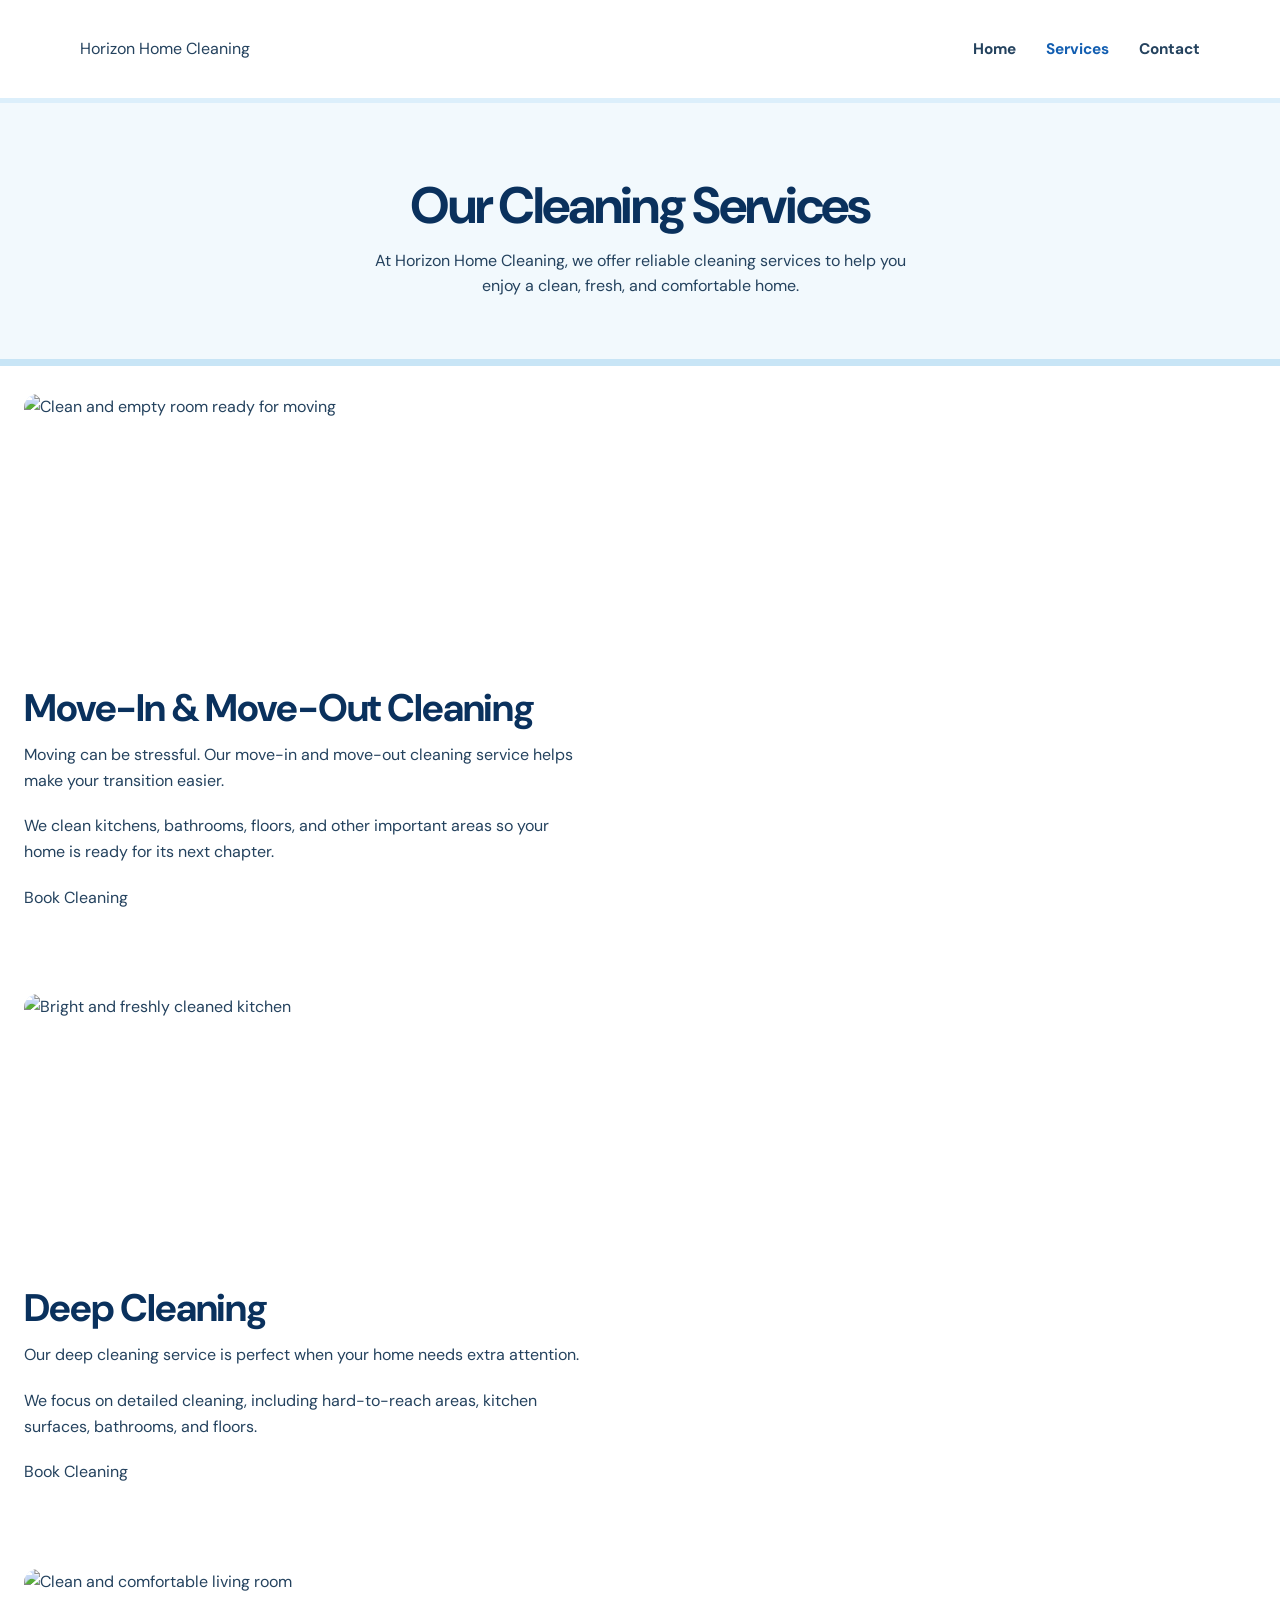
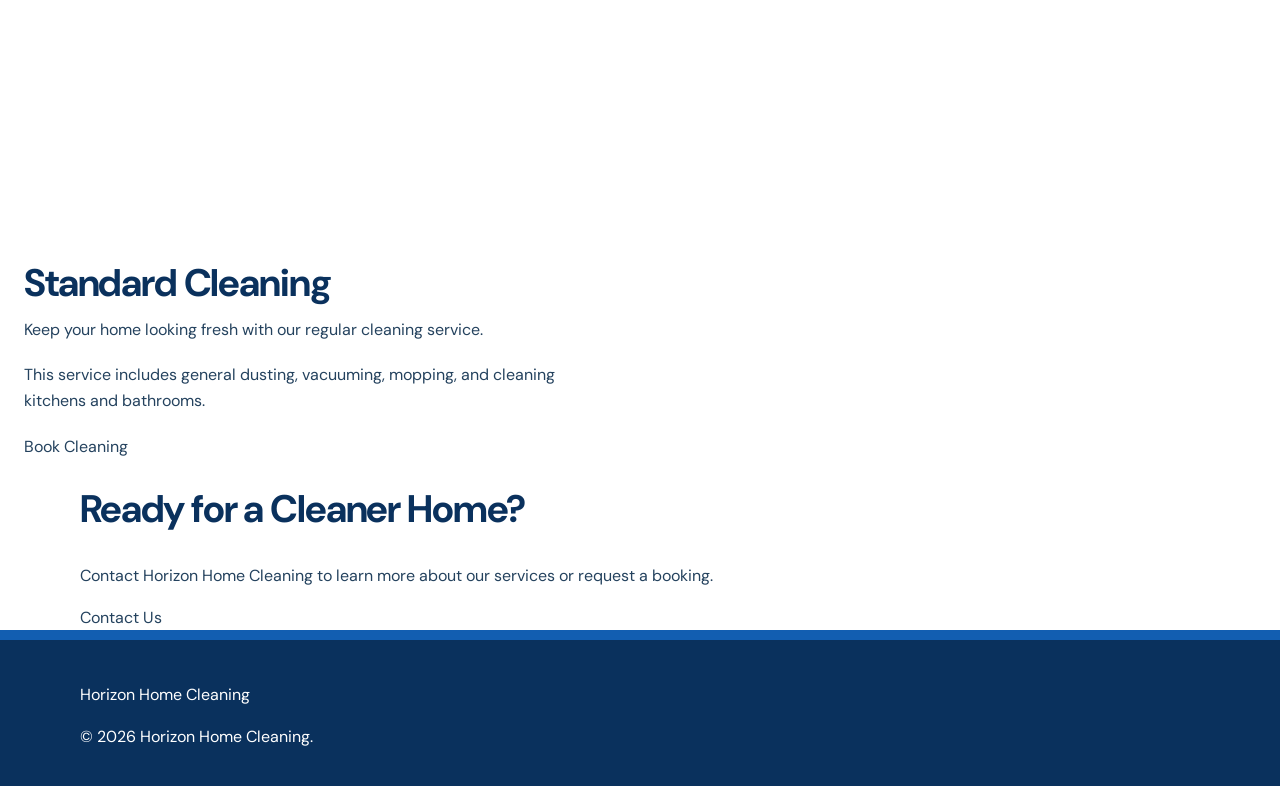
==== services.html @ d9285907 "Add Services html" ====
<!DOCTYPE html>
<html lang="en">
<head>
  <meta charset="UTF-8">
  <meta name="viewport" content="width=device-width, initial-scale=1.0">
  <title>Our Services | Horizon Home Cleaning</title>
  <link rel="stylesheet" href="style.css">
</head>

<body>

  <!-- Header -->
  <header class="site-header">
    <div class="container header-inner">
      <a href="index.html" class="logo">
        Horizon Home Cleaning
      </a>

      <button class="menu-toggle"
              type="button"
              aria-label="Open navigation"
              aria-expanded="false"
              aria-controls="main-nav">
        ☰
      </button>

      <nav id="main-nav" class="main-nav">
        <a href="index.html">Home</a>
        <a href="services.html" aria-current="page">Services</a>
        <a href="#contact">Contact</a>
      </nav>
    </div>
  </header>

  <main>

    <!-- Services Introduction -->
    <section class="services-intro">
      <div class="container">
        <h1>Our Cleaning Services</h1>
        <p>
          At Horizon Home Cleaning, we offer reliable
          cleaning services to help you enjoy a clean,
          fresh, and comfortable home.
        </p>
      </div>
    </section>

    <!-- Move Cleaning -->
    <section class="service-row">
      <div class="container service-content">

        <div class="service-image">
          <img
            src="images/move-cleaning.jpg"
            alt="Clean and empty room ready for moving">
        </div>

        <div class="service-text">
          <h2>Move-In & Move-Out Cleaning</h2>

          <p>
            Moving can be stressful. Our move-in and
            move-out cleaning service helps make your
            transition easier.
          </p>

          <p>
            We clean kitchens, bathrooms, floors,
            and other important areas so your home
            is ready for its next chapter.
          </p>

          <a href="#contact" class="btn">
            Book Cleaning
          </a>
        </div>

      </div>
    </section>

    <!-- Deep Cleaning -->
    <section class="service-row">
      <div class="container service-content reverse">

        <div class="service-image">
          <img
            src="images/deep-cleaning.jpg"
            alt="Bright and freshly cleaned kitchen">
        </div>

        <div class="service-text">
          <h2>Deep Cleaning</h2>

          <p>
            Our deep cleaning service is perfect
            when your home needs extra attention.
          </p>

          <p>
            We focus on detailed cleaning, including
            hard-to-reach areas, kitchen surfaces,
            bathrooms, and floors.
          </p>

          <a href="#contact" class="btn">
            Book Cleaning
          </a>
        </div>

      </div>
    </section>

    <!-- Standard Cleaning -->
    <section class="service-row">
      <div class="container service-content">

        <div class="service-image">
          <img
            src="images/standard-cleaning.jpg"
            alt="Clean and comfortable living room">
        </div>

        <div class="service-text">
          <h2>Standard Cleaning</h2>

          <p>
            Keep your home looking fresh with
            our regular cleaning service.
          </p>

          <p>
            This service includes general dusting,
            vacuuming, mopping, and cleaning
            kitchens and bathrooms.
          </p>

          <a href="#contact" class="btn">
            Book Cleaning
          </a>
        </div>

      </div>
    </section>

    <!-- Contact -->
    <section id="contact" class="contact-section">
      <div class="container">
        <h2>Ready for a Cleaner Home?</h2>

        <p>
          Contact Horizon Home Cleaning to learn
          more about our services or request a booking.
        </p>

        <a href="mailto:info@example.com" class="btn">
          Contact Us
        </a>
      </div>
    </section>

  </main>

  <!-- Footer -->
  <footer class="site-footer">
    <div class="container">
      <p>Horizon Home Cleaning</p>
      <p>&copy; 2026 Horizon Home Cleaning.</p>
    </div>
  </footer>

  <!-- Mobile Navigation -->
  <script>
    const menuButton = document.querySelector(".menu-toggle");
    const navigation = document.querySelector(".main-nav");

    menuButton.addEventListener("click", function () {
      const isOpen = navigation.classList.toggle("open");

      menuButton.setAttribute("aria-expanded", isOpen);
      menuButton.textContent = isOpen ? "✕" : "☰";
    });
  </script>

</body>
</html>
---- style.css ----
@import url('https://fonts.googleapis.com/css2?family=DM+Sans:wght@400;500;600;700;800&display=swap');

:root {
    --navy: #0a315d;
    --blue: #125eb1;
    --sky: #dceffb;
    --pale: #f2f9fd;
    --yellow: #ffe35a;
    --green: #5eac89;
    --text: #24425e;
    --white: #fff
}

* {
    box-sizing: border-box
}

html {
    scroll-behavior: smooth
}

body {
    margin: 0;
    font-family: 'DM Sans', Arial, sans-serif;
    color: var(--text);
    line-height: 1.6
}

a {
    color: inherit;
    text-decoration: none
}

img {
    display: block;
    max-width: 100%
}

h1,
h2,
h3,
p {
    margin-top: 0
}

h1,
h2,
h3 {
    color: var(--navy);
    line-height: 1.15
}

h1 {
    font-size: clamp(2.4rem, 4.3vw, 4.1rem);
    letter-spacing: -.045em
}

h2 {
    font-size: clamp(1.8rem, 3vw, 2.6rem);
    letter-spacing: -.03em
}

h3 {
    font-size: 1.2rem
}

.container {
    width: min(1120px, calc(100% - 48px));
    margin: 0 auto
}

.site-header {
    background: var(--white);
    border-bottom: 5px solid var(--sky);
    position: relative;
    z-index: 10
}

.header-inner {
    height: 98px;
    display: flex;
    align-items: center;
    justify-content: space-between;
    gap: 20px
}

.logo img {
    width: 153px;
    height: 87px;
    object-fit: contain
}

.main-nav {
    display: flex;
    gap: 30px;
    align-items: center
}

.main-nav a {
    font-weight: 700;
    font-size: .96rem
}

.main-nav a:hover,
.main-nav a[aria-current] {
    color: var(--blue)
}

.menu-toggle {
    display: none
}

.button {
    display: inline-flex;
    align-items: center;
    justify-content: center;
    gap: 12px;
    background: var(--navy);
    border: 2px solid var(--navy);
    border-radius: 6px;
    color: white;
    font: 700 1rem 'DM Sans', sans-serif;
    padding: 13px 26px;
    transition: .2s
}

.button:hover {
    background: var(--blue);
    border-color: var(--blue)
}

.button:focus-visible,
.menu-toggle:focus-visible,
a:focus-visible {
    outline: 3px solid #ecba13;
    outline-offset: 3px
}

.button-small {
    padding: 9px 18px;
    font-size: .88rem
}

.eyebrow,
.service-label {
    color: var(--blue);
    font-weight: 800;
    letter-spacing: .13em;
    font-size: .72rem
}

.home-hero {
    background: linear-gradient(120deg, var(--pale), #e6f3fc);
    border-bottom: 7px solid #c8e5f6
}

.hero-grid {
    display: grid;
    grid-template-columns: 1.05fr .95fr;
    gap: 54px;
    align-items: center;
    min-height: 460px;
    padding-top: 42px;
    padding-bottom: 42px
}

.hero-content h1 span {
    color: var(--blue)
}

.hero-description {
    max-width: 430px;
    font-size: 1.1rem;
    margin-bottom: 26px
}

.hero-image {
    width: 100%;
    height: 320px;
    object-fit: cover;
    border-radius: 18px;
    box-shadow: 0 20px 40px #0a315d1b
}

.section {
    padding: 72px 0
}

.section-title {
    text-align: center;
    margin-bottom: 35px
}

.section-title h2 {
    margin-bottom: 0
}

.services-home {
    background: #eaf5fc
}

.home-cards {
    display: grid;
    grid-template-columns: repeat(3, 1fr);
    gap: 26px
}

.home-card {
    background: white;
    border: 1px solid #d7e8f5;
    border-radius: 12px;
    overflow: hidden;
    box-shadow: 0 8px 22px #0a315d0c;
    display: flex;
    flex-direction: column
}

.home-card img {
    width: 100%;
    height: 185px;
    object-fit: cover
}

.home-card-body {
    padding: 22px;
    display: flex;
    flex-direction: column;
    align-items: flex-start;
    flex: 1
}

.home-card-body h3 {
    margin-bottom: 9px
}

.home-card-body p {
    flex: 1;
    margin-bottom: 20px
}

.why {
    background: white
}

.why-grid {
    display: grid;
    grid-template-columns: repeat(3, 1fr);
    gap: 30px;
    text-align: center
}

.why-grid article {
    padding: 10px
}

.why-icon {
    width: 72px;
    height: 72px;
    border-radius: 16px;
    background: var(--sky);
    color: var(--blue);
    font-size: 2.2rem;
    font-weight: 700;
    display: grid;
    place-items: center;
    margin: 0 auto 18px
}

.why-grid article:nth-child(2) .why-icon {
    background: #e5f3eb;
    color: #397f63
}

.why-grid article:nth-child(3) .why-icon {
    background: #fff5ce;
    color: #a77e04
}

.why-grid h3 {
    margin-bottom: 9px
}

.why-grid p {
    max-width: 265px;
    margin: auto
}

.site-footer {
    background: var(--navy);
    color: white;
    border-top: 10px solid var(--blue);
    padding: 42px 0 20px
}

.site-footer h2 {
    color: white;
    font-size: 1.4rem
}

.footer-inner {
    display: flex;
    justify-content: space-between;
    align-items: start;
    gap: 40px
}

.footer-inner>div {
    max-width: 430px
}

.footer-inner nav {
    display: flex;
    gap: 23px;
    flex-wrap: wrap;
    font-weight: 600
}

.footer-inner a:hover {
    text-decoration: underline
}

.placeholder {
    font-size: .82rem;
    opacity: .78
}

.footer-bottom {
    margin-top: 28px;
    padding-top: 15px;
    border-top: 1px solid #ffffff38;
    font-size: .77rem;
    opacity: .8
}

.services-intro {
    background: var(--pale);
    text-align: center;
    padding: 74px 0 60px;
    border-bottom: 7px solid #c8e5f6
}

.services-intro h1 {
    font-size: clamp(2.2rem, 4vw, 3.2rem);
    margin-bottom: 12px
}

.services-intro p:last-child {
    margin: 0 auto;
    max-width: 560px
}

.service-list {
    background: white
}

.service-row {
    display: grid;
    grid-template-columns: 1fr 1fr;
    gap: 58px;
    align-items: center;
    min-height: 315px;
    padding: 28px 0;
    scroll-margin-top: 18px
}

.service-row+.service-row {
    margin-top: 28px
}

.service-row img {
    width: 100%;
    height: 280px;
    object-fit: cover;
    border-radius: 14px
}

.service-row .service-info {
    max-width: 430px
}

.service-row h2 {
    margin: 12px 0
}

.service-row p {
    margin-bottom: 20px
}

.service-row.deep img {
    order: 2
}

.service-row.deep .service-info {
    order: 1
}

.service-row.standard img {
    order: 1
}

.service-row.standard .service-info {
    order: 2
}

@media(max-width:760px) {
    .container {
        width: calc(100% - 32px)
    }

    .header-inner {
        height: 76px
    }

    .logo img {
        width: 110px;
        height: 66px
    }

    .menu-toggle {
        display: flex;
        width: 46px;
        height: 46px;
        border: 0;
        background: transparent;
        cursor: pointer;
        align-items: center;
        justify-content: center;
        flex-direction: column;
        gap: 5px
    }

    .menu-toggle span {
        width: 25px;
        height: 3px;
        background: var(--navy);
        border-radius: 3px
    }

    .main-nav {
        display: none;
        position: absolute;
        top: 100%;
        left: 0;
        right: 0;
        flex-direction: column;
        align-items: stretch;
        gap: 0;
        background: white;
        box-shadow: 0 14px 20px #092b4a29;
        padding: 8px 22px 16px
    }

    .main-nav.is-open {
        display: flex
    }

    .main-nav a {
        padding: 12px 4px;
        border-bottom: 1px solid #e1edf5
    }

    .hero-grid {
        display: flex;
        flex-direction: column;
        gap: 22px;
        padding: 32px 0
    }

    .hero-content {
        width: 100%
    }

    .hero-content h1 {
        font-size: clamp(2rem, 8vw, 3rem)
    }

    .hero-description {
        font-size: 1rem
    }

    .hero-image {
        height: 180px;
        order: 2
    }

    .section {
        padding: 48px 0
    }

    .section-title {
        text-align: left;
        margin-bottom: 24px
    }

    .home-cards {
        grid-template-columns: 1fr;
        gap: 16px
    }

    .home-card {
        display: grid;
        grid-template-columns: 100px 1fr;
        min-height: 130px
    }

    .home-card img {
        width: 100%;
        height: 100%;
        min-height: 150px
    }

    .home-card-body {
        padding: 15px
    }

    .home-card-body h3 {
        font-size: 1rem;
        margin-bottom: 5px
    }

    .home-card-body p {
        font-size: .88rem;
        margin-bottom: 8px
    }

    .button-small {
        font-size: .8rem;
        padding: 7px 13px
    }

    .why-grid {
        grid-template-columns: 1fr;
        text-align: left;
        gap: 12px
    }

    .why-grid article {
        display: grid;
        grid-template-columns: 56px 1fr;
        column-gap: 16px;
        align-items: center;
        padding: 6px 0
    }

    .why-icon {
        grid-row: span 2;
        width: 55px;
        height: 55px;
        font-size: 1.6rem;
        margin: 0
    }

    .why-grid h3 {
        margin: 0 0 4px
    }

    .why-grid p {
        max-width: none;
        margin: 0
    }

    .footer-inner {
        display: block
    }

    .footer-inner nav {
        margin-top: 25px;
        gap: 15px
    }

    .services-intro {
        padding: 45px 0 38px
    }

    .service-list {
        padding: 34px 0
    }

    .service-list>.container {
        display: flex;
        flex-direction: column
    }

    .service-row {
        display: grid;
        grid-template-columns: 105px 1fr;
        gap: 15px;
        min-height: 0;
        padding: 18px 0;
        border-bottom: 1px solid #d8e9f5
    }

    .service-row.standard {
        order: 1
    }

    .service-row.deep {
        order: 2
    }

    .service-row.move {
        order: 3
    }

    .service-row+.service-row {
        margin-top: 0
    }

    .service-row img,
    .service-row.deep img,
    .service-row.standard img {
        order: 0;
        width: 105px;
        height: 115px;
        border-radius: 9px
    }

    .service-row .service-info,
    .service-row.deep .service-info,
    .service-row.standard .service-info {
        order: 0
    }

    .service-row h2 {
        font-size: 1.2rem;
        margin: 5px 0
    }

    .service-row p {
        font-size: .84rem;
        line-height: 1.45;
        margin-bottom: 10px
    }

    .service-label {
        font-size: .6rem;
        letter-spacing: .06em
    }
}

@media(max-width:380px) {
    .home-card {
        grid-template-columns: 90px 1fr
    }

    .service-row {
        grid-template-columns: 90px 1fr
    }

    .service-row img,
    .service-row.deep img,
    .service-row.standard img {
        width: 90px;
        height: 110px
    }

    .footer-inner nav {
        gap: 10px
    }
}
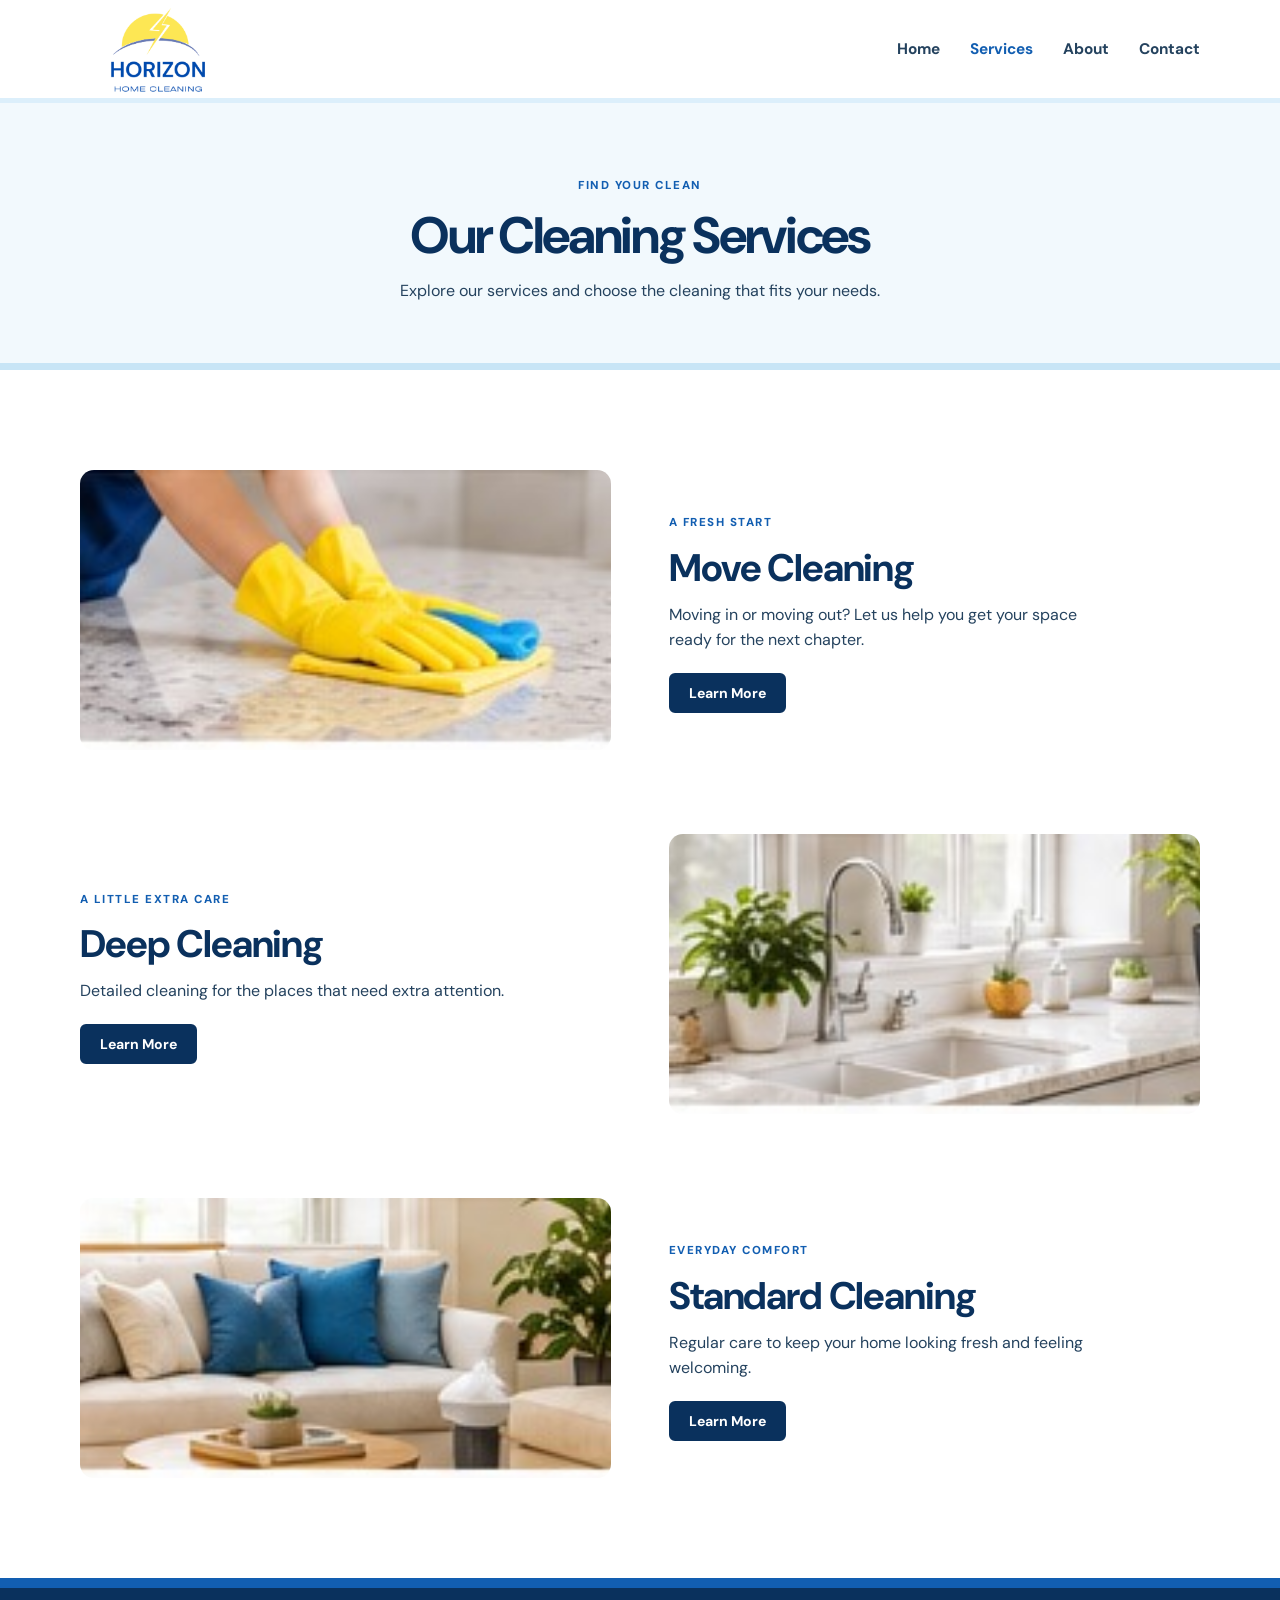
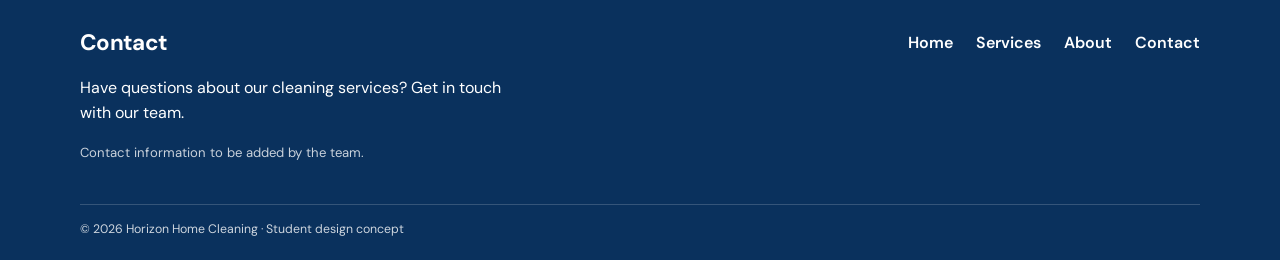
==== commit d929da54: "updat" ====
--- a/services.html
+++ b/services.html
@@ -1,187 +1,75 @@
+<!doctype html>
+<html lang="en">
 
-<!DOCTYPE html>
-<html lang="en">
 <head>
-  <meta charset="UTF-8">
-  <meta name="viewport" content="width=device-width, initial-scale=1.0">
-  <title>Our Services | Horizon Home Cleaning</title>
-  <link rel="stylesheet" href="style.css">
+    <meta charset="UTF-8">
+    <meta name="viewport" content="width=device-width, initial-scale=1">
+    <meta name="description" content="Horizon Home Cleaning student website concept">
+    <title>Services | Horizon Home Cleaning</title>
+    <link rel="stylesheet" href="style.css">
+    <script src="script.js" defer></script>
 </head>
 
 <body>
+    <header class="site-header">
+        <div class="container header-inner"><a class="logo" href="index.html"
+                aria-label="Horizon Home Cleaning home"><img src="images/logo.png"
+                    alt="Horizon Home Cleaning"></a><button class="menu-toggle" type="button"
+                aria-label="Open navigation menu" aria-controls="main-nav"
+                aria-expanded="false"><span></span><span></span><span></span></button>
+            <nav id="main-nav" class="main-nav" aria-label="Main navigation"><a href="index.html">Home</a><a
+                    href="services.html" aria-current="page">Services</a><a href="index.html#about">About</a><a
+                    href="#contact">Contact</a></nav>
+        </div>
+    </header>
+    <main>
+        <section class="services-intro">
+            <div class="container">
+                <p class="eyebrow">FIND YOUR CLEAN</p>
+                <h1>Our Cleaning Services</h1>
+                <p>Explore our services and choose the cleaning that fits your needs.</p>
+            </div>
+        </section>
+        <section class="service-list section">
+            <div class="container">
+                <article class="service-row move" id="move"><img src="images/move.jpg"
+                        alt="Professional cleaner preparing a kitchen">
+                    <div class="service-info"><span class="service-label">A FRESH START</span>
+                        <h2>Move Cleaning</h2>
+                        <p>Moving in or moving out? Let us help you get your space ready for the next chapter.</p><a
+                            class="button button-small" href="#contact">Learn More</a>
+                    </div>
+                </article>
+                <article class="service-row deep" id="deep"><img src="images/deep.jpg" alt="Freshly cleaned kitchen">
+                    <div class="service-info"><span class="service-label">A LITTLE EXTRA CARE</span>
+                        <h2>Deep Cleaning</h2>
+                        <p>Detailed cleaning for the places that need extra attention.</p><a class="button button-small"
+                            href="#contact">Learn More</a>
+                    </div>
+                </article>
+                <article class="service-row standard" id="standard"><img src="images/standard.jpg"
+                        alt="Comfortable tidy living room">
+                    <div class="service-info"><span class="service-label">EVERYDAY COMFORT</span>
+                        <h2>Standard Cleaning</h2>
+                        <p>Regular care to keep your home looking fresh and feeling welcoming.</p><a
+                            class="button button-small" href="#contact">Learn More</a>
+                    </div>
+                </article>
+            </div>
+        </section>
+    </main>
+    <footer class="site-footer" id="contact">
+        <div class="container footer-inner">
+            <div>
+                <h2>Contact</h2>
+                <p>Have questions about our cleaning services? Get in touch with our team.</p>
+                <p class="placeholder">Contact information to be added by the team.</p>
+            </div>
+            <nav aria-label="Footer navigation"><a href="index.html">Home</a><a href="services.html">Services</a><a
+                    href="index.html#about">About</a><a href="#contact">Contact</a></nav>
+        </div>
+        <div class="container footer-bottom">© 2026 Horizon Home Cleaning · Student design concept</div>
+    </footer>
+</body>
 
-  <!-- Header -->
-  <header class="site-header">
-    <div class="container header-inner">
-      <a href="index.html" class="logo">
-        Horizon Home Cleaning
-      </a>
-
-      <button class="menu-toggle"
-              type="button"
-              aria-label="Open navigation"
-              aria-expanded="false"
-              aria-controls="main-nav">
-        ☰
-      </button>
-
-      <nav id="main-nav" class="main-nav">
-        <a href="index.html">Home</a>
-        <a href="services.html" aria-current="page">Services</a>
-        <a href="#contact">Contact</a>
-      </nav>
-    </div>
-  </header>
-
-  <main>
-
-    <!-- Services Introduction -->
-    <section class="services-intro">
-      <div class="container">
-        <h1>Our Cleaning Services</h1>
-        <p>
-          At Horizon Home Cleaning, we offer reliable
-          cleaning services to help you enjoy a clean,
-          fresh, and comfortable home.
-        </p>
-      </div>
-    </section>
-
-    <!-- Move Cleaning -->
-    <section class="service-row">
-      <div class="container service-content">
-
-        <div class="service-image">
-          <img
-            src="images/move-cleaning.jpg"
-            alt="Clean and empty room ready for moving">
-        </div>
-
-        <div class="service-text">
-          <h2>Move-In & Move-Out Cleaning</h2>
-
-          <p>
-            Moving can be stressful. Our move-in and
-            move-out cleaning service helps make your
-            transition easier.
-          </p>
-
-          <p>
-            We clean kitchens, bathrooms, floors,
-            and other important areas so your home
-            is ready for its next chapter.
-          </p>
-
-          <a href="#contact" class="btn">
-            Book Cleaning
-          </a>
-        </div>
-
-      </div>
-    </section>
-
-    <!-- Deep Cleaning -->
-    <section class="service-row">
-      <div class="container service-content reverse">
-
-        <div class="service-image">
-          <img
-            src="images/deep-cleaning.jpg"
-            alt="Bright and freshly cleaned kitchen">
-        </div>
-
-        <div class="service-text">
-          <h2>Deep Cleaning</h2>
-
-          <p>
-            Our deep cleaning service is perfect
-            when your home needs extra attention.
-          </p>
-
-          <p>
-            We focus on detailed cleaning, including
-            hard-to-reach areas, kitchen surfaces,
-            bathrooms, and floors.
-          </p>
-
-          <a href="#contact" class="btn">
-            Book Cleaning
-          </a>
-        </div>
-
-      </div>
-    </section>
-
-    <!-- Standard Cleaning -->
-    <section class="service-row">
-      <div class="container service-content">
-
-        <div class="service-image">
-          <img
-            src="images/standard-cleaning.jpg"
-            alt="Clean and comfortable living room">
-        </div>
-
-        <div class="service-text">
-          <h2>Standard Cleaning</h2>
-
-          <p>
-            Keep your home looking fresh with
-            our regular cleaning service.
-          </p>
-
-          <p>
-            This service includes general dusting,
-            vacuuming, mopping, and cleaning
-            kitchens and bathrooms.
-          </p>
-
-          <a href="#contact" class="btn">
-            Book Cleaning
-          </a>
-        </div>
-
-      </div>
-    </section>
-
-    <!-- Contact -->
-    <section id="contact" class="contact-section">
-      <div class="container">
-        <h2>Ready for a Cleaner Home?</h2>
-
-        <p>
-          Contact Horizon Home Cleaning to learn
-          more about our services or request a booking.
-        </p>
-
-        <a href="mailto:info@example.com" class="btn">
-          Contact Us
-        </a>
-      </div>
-    </section>
-
-  </main>
-
-  <!-- Footer -->
-  <footer class="site-footer">
-    <div class="container">
-      <p>Horizon Home Cleaning</p>
-      <p>&copy; 2026 Horizon Home Cleaning.</p>
-    </div>
-  </footer>
-
-  <!-- Mobile Navigation -->
-  <script>
-    const menuButton = document.querySelector(".menu-toggle");
-    const navigation = document.querySelector(".main-nav");
-
-    menuButton.addEventListener("click", function () {
-      const isOpen = navigation.classList.toggle("open");
-
-      menuButton.setAttribute("aria-expanded", isOpen);
-      menuButton.textContent = isOpen ? "✕" : "☰";
-    });
-  </script>
-
-</body>
-</html>
+</html>
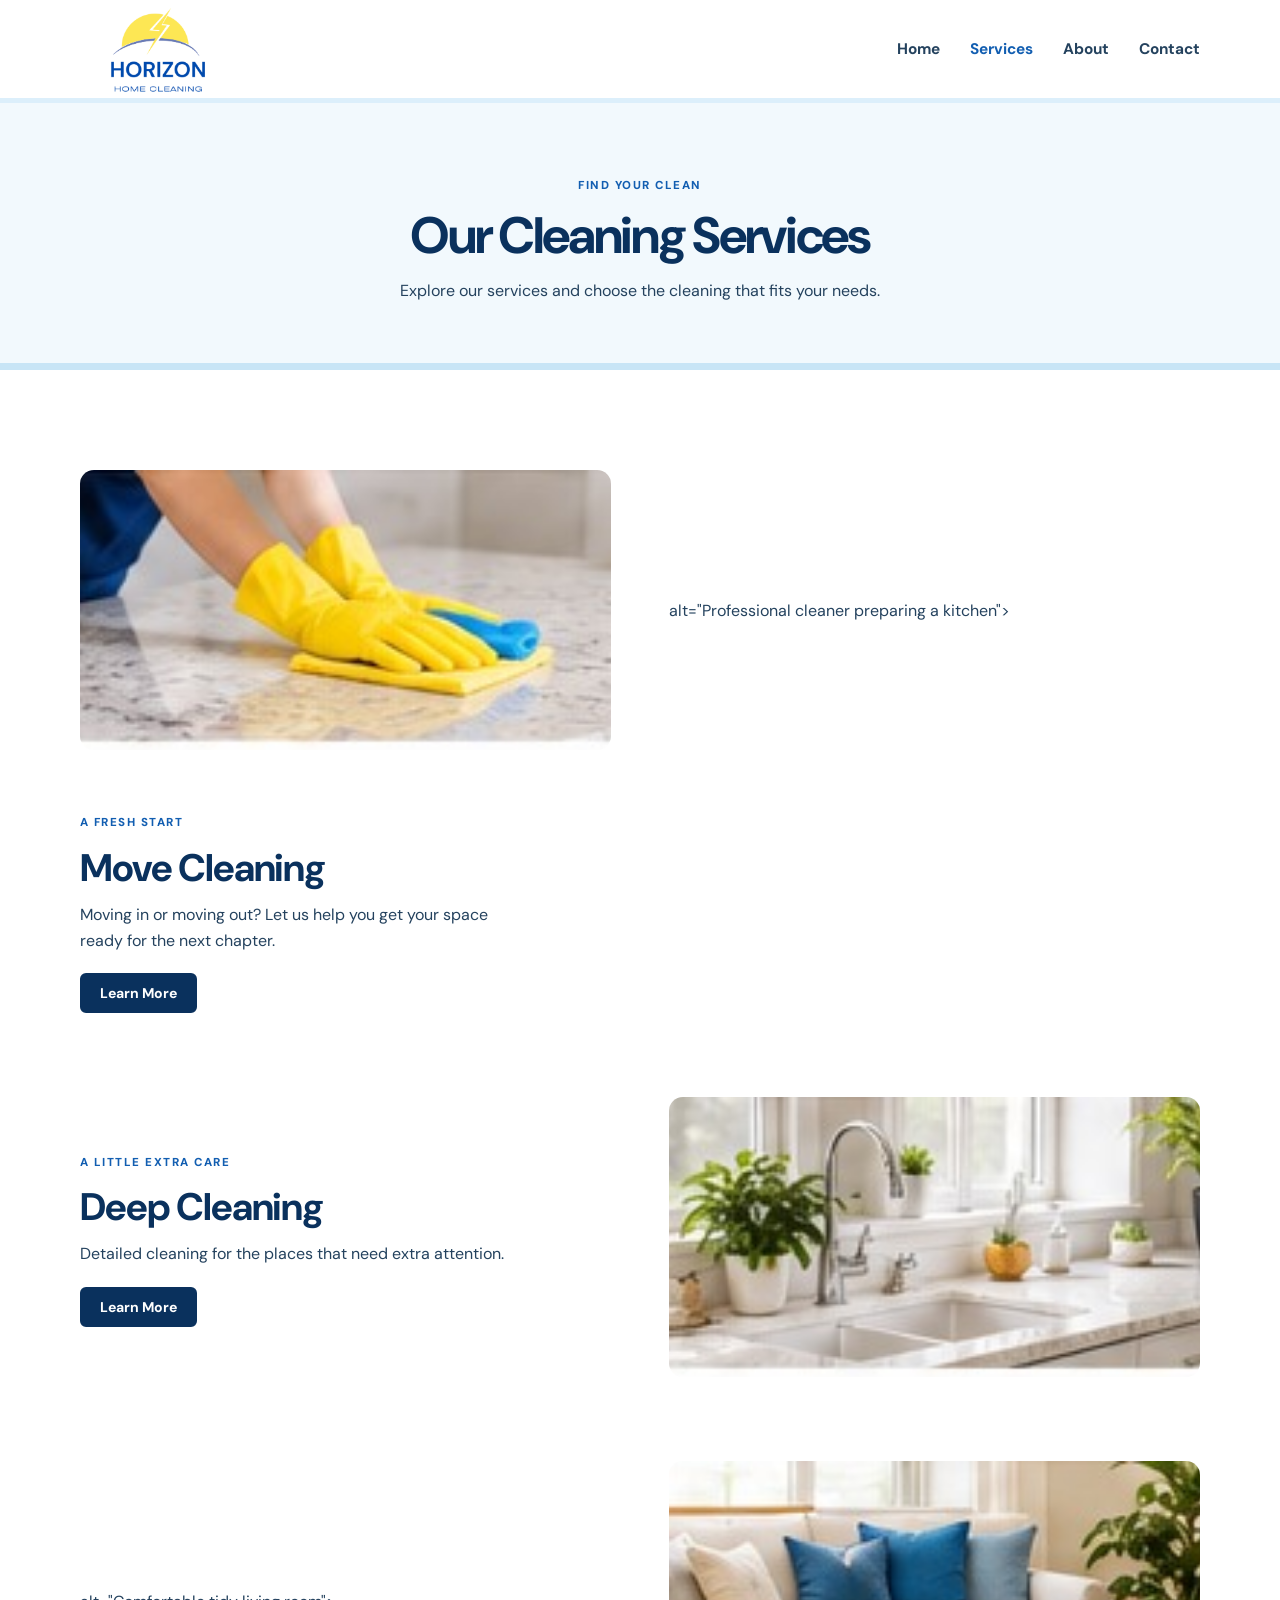
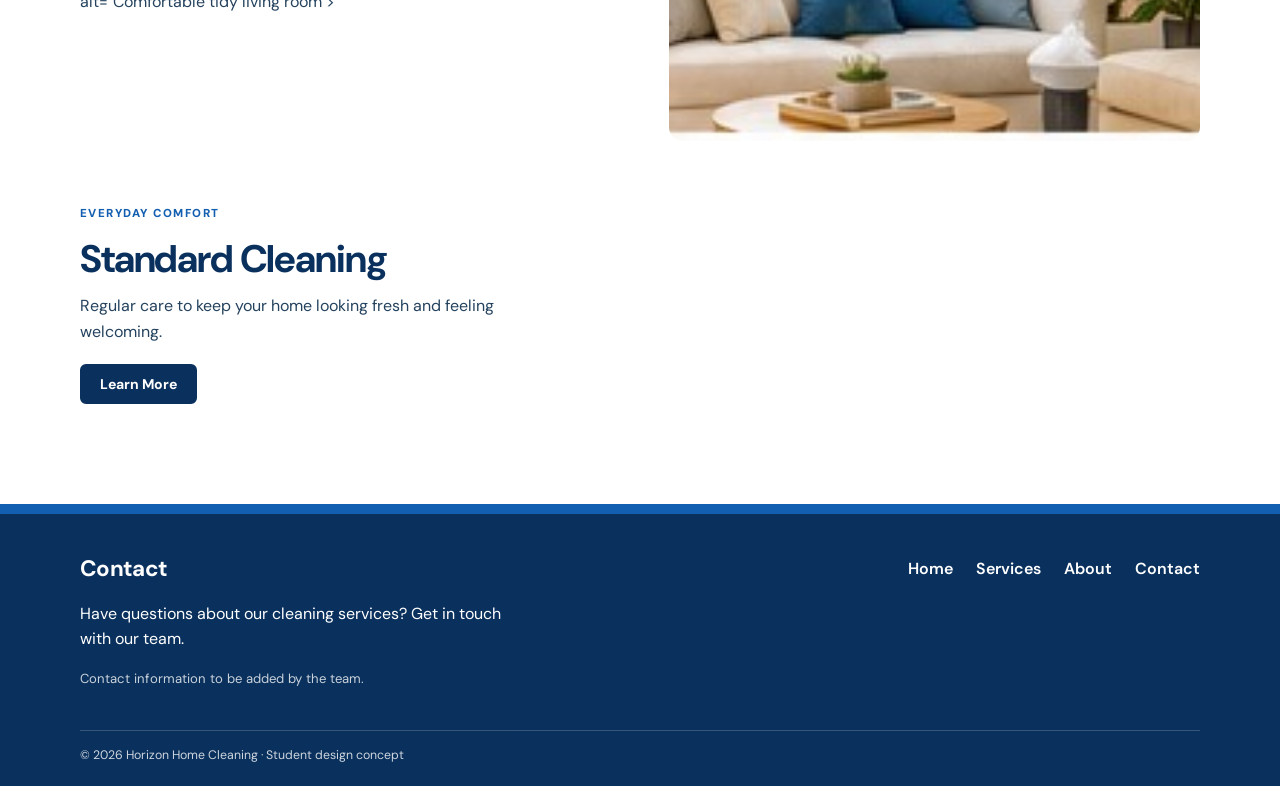
==== commit 1b3500d8: "link to pictures" ====
--- a/services.html
+++ b/services.html
@@ -32,7 +32,7 @@
         </section>
         <section class="service-list section">
             <div class="container">
-                <article class="service-row move" id="move"><img src="images/move.jpg"
+                <article class="service-row move" id="move"><img src="images/move.jpg" alt="Move Cleaning">
                         alt="Professional cleaner preparing a kitchen">
                     <div class="service-info"><span class="service-label">A FRESH START</span>
                         <h2>Move Cleaning</h2>
@@ -40,14 +40,14 @@
                             class="button button-small" href="#contact">Learn More</a>
                     </div>
                 </article>
-                <article class="service-row deep" id="deep"><img src="images/deep.jpg" alt="Freshly cleaned kitchen">
+                <article class="service-row deep" id="deep"><img src="images/deep.jpg" alt="Deep Cleaning">
                     <div class="service-info"><span class="service-label">A LITTLE EXTRA CARE</span>
                         <h2>Deep Cleaning</h2>
                         <p>Detailed cleaning for the places that need extra attention.</p><a class="button button-small"
                             href="#contact">Learn More</a>
                     </div>
                 </article>
-                <article class="service-row standard" id="standard"><img src="images/standard.jpg"
+                <article class="service-row standard" id="standard"><img src="images/standard.jpg" alt="Standard Cleaning">
                         alt="Comfortable tidy living room">
                     <div class="service-info"><span class="service-label">EVERYDAY COMFORT</span>
                         <h2>Standard Cleaning</h2>
